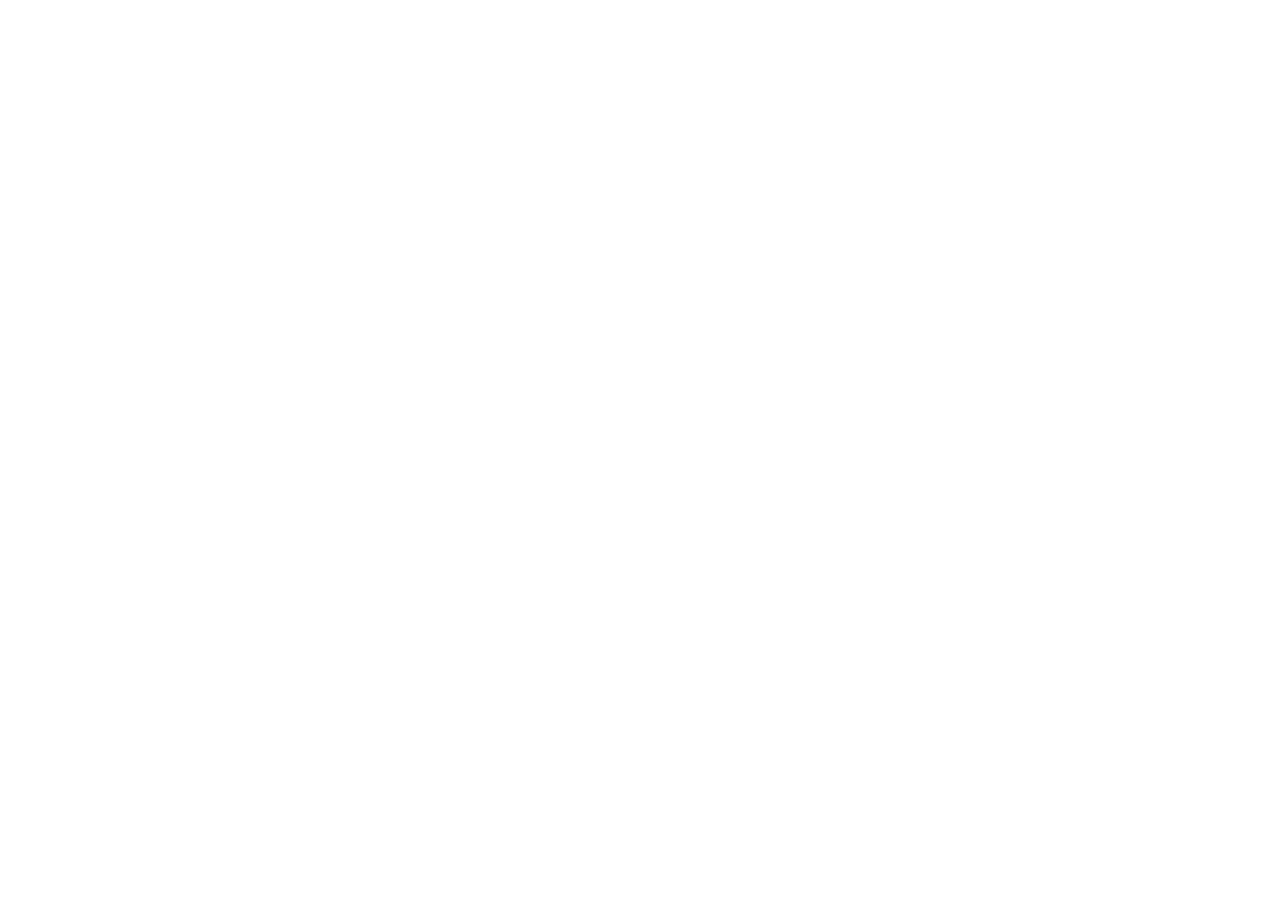
==== 11.3 TinDog Project/index.html @ bd1fa41d "first commit" ====
<!DOCTYPE html>
<html lang="en">

<head>
  <meta charset="UTF-8">
  <meta name="viewport" content="width=device-width, initial-scale=1.0">
  <title>TinDog</title>
</head>

<body>

  <!-- Title -->
  <section id="title">

  </section>
  <!-- Features -->
  <section id="features">

  </section>
  <!-- Testimonial -->
  <section id="testimonial">

  </section>
  <!-- Pricing -->
  <section id="pricing">

  </section>
  <!-- Footer -->
  <section id="footer">

  </section>
</body>

</html>
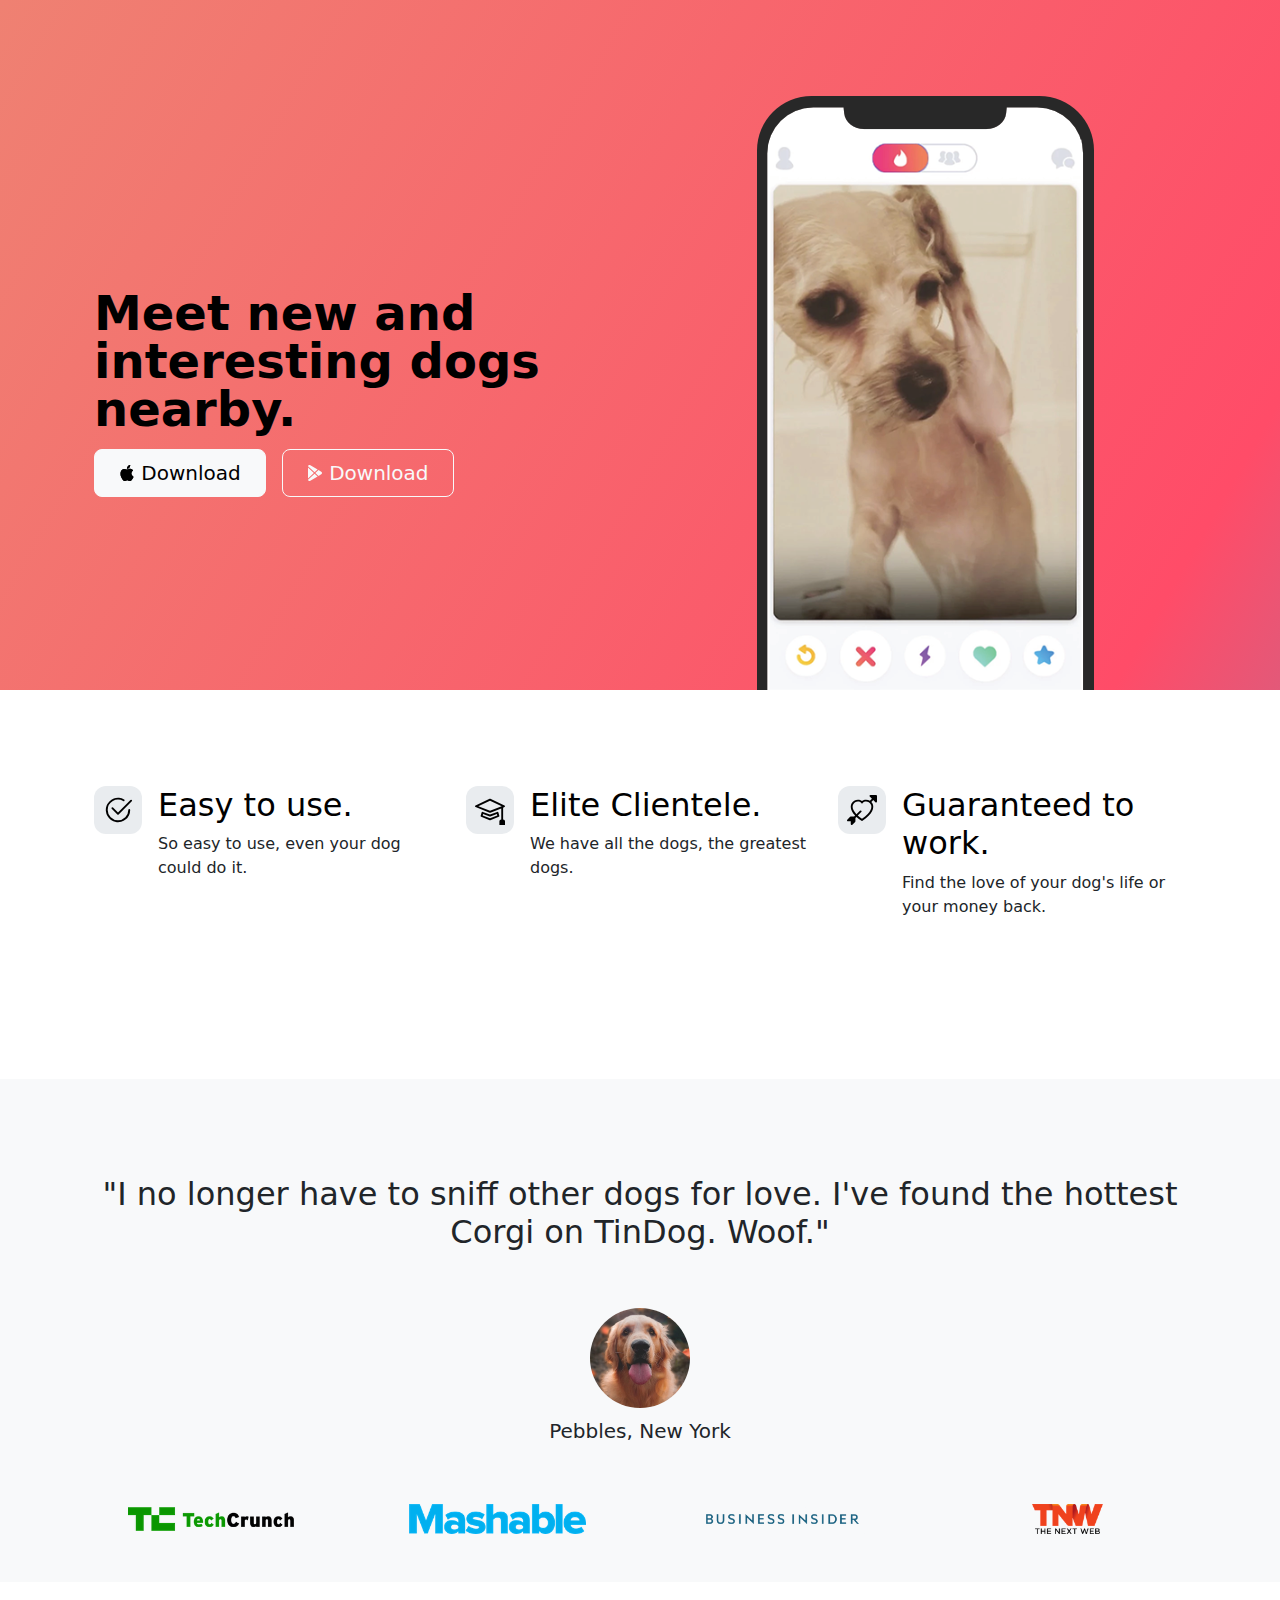
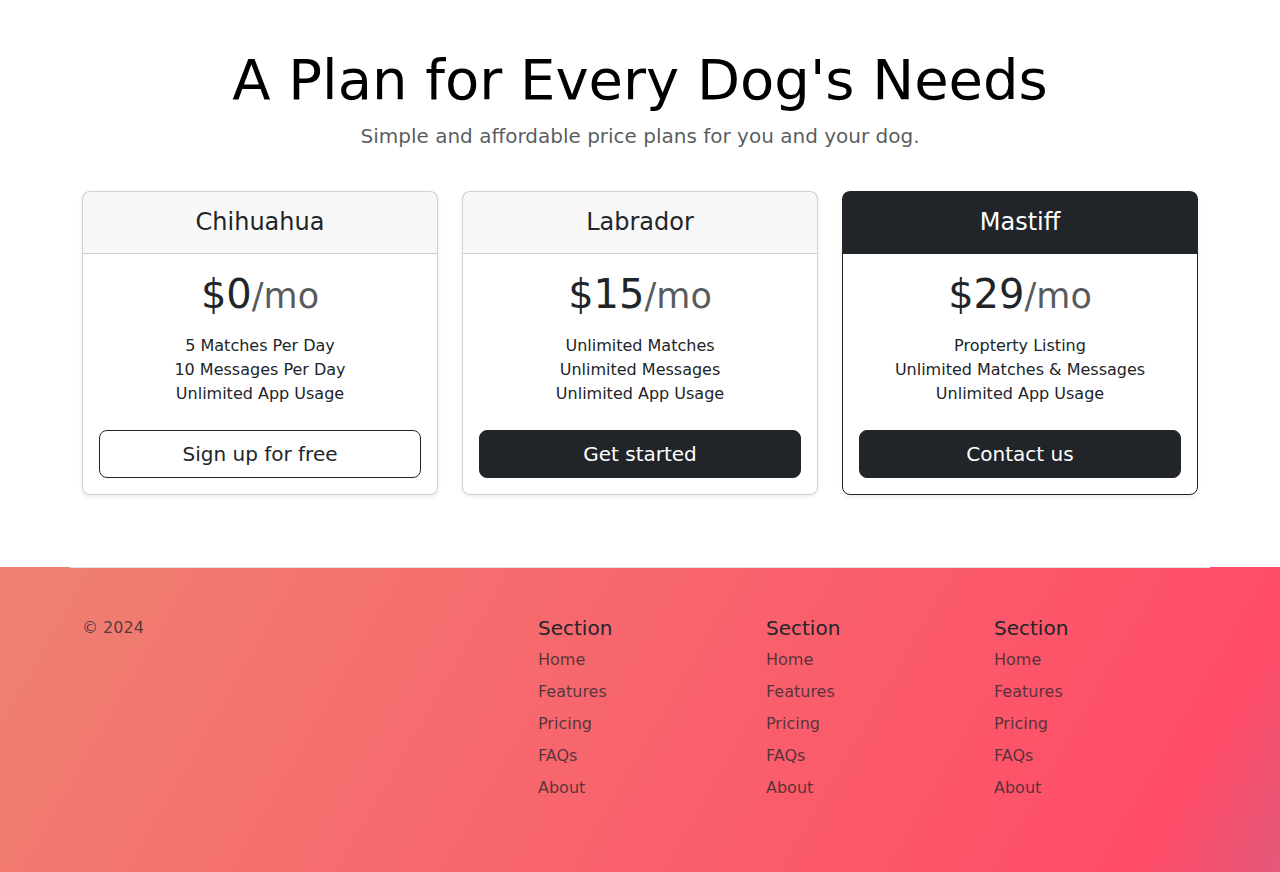
==== commit 2eb9c94d: "first commit" ====
--- a/11.3 TinDog Project/index.html
+++ b/11.3 TinDog Project/index.html
@@ -1,34 +1,304 @@
 <!DOCTYPE html>
 <html lang="en">
-
-<head>
-  <meta charset="UTF-8">
-  <meta name="viewport" content="width=device-width, initial-scale=1.0">
-  <title>TinDog</title>
-</head>
-
-<body>
-
-  <!-- Title -->
-  <section id="title">
-
-  </section>
-  <!-- Features -->
-  <section id="features">
-
-  </section>
-  <!-- Testimonial -->
-  <section id="testimonial">
-
-  </section>
-  <!-- Pricing -->
-  <section id="pricing">
-
-  </section>
-  <!-- Footer -->
-  <section id="footer">
-
-  </section>
-</body>
-
-</html>+  <head>
+    <meta charset="UTF-8" />
+    <meta name="viewport" content="width=device-width, initial-scale=1.0" />
+    <title>TinDog</title>
+
+    <link rel="stylesheet" href="./css/style.css" />
+    <link
+      href="https://cdn.jsdelivr.net/npm/bootstrap@5.3.3/dist/css/bootstrap.min.css"
+      rel="stylesheet"
+      integrity="sha384-QWTKZyjpPEjISv5WaRU9OFeRpok6YctnYmDr5pNlyT2bRjXh0JMhjY6hW+ALEwIH"
+      crossorigin="anonymous"
+    />
+    <script
+      src="https://cdn.jsdelivr.net/npm/bootstrap@5.3.3/dist/js/bootstrap.bundle.min.js"
+      integrity="sha384-YvpcrYf0tY3lHB60NNkmXc5s9fDVZLESaAA55NDzOxhy9GkcIdslK1eN7N6jIeHz"
+      crossorigin="anonymous"
+    ></script>
+  </head>
+
+  <body>
+    <!-- Title -->
+    <section id="title" class="gradient-background">
+      <div class="container col-xxl-8 px-4 pt-5">
+        <div class="row flex-lg-row-reverse align-items-center g-5 pt-5">
+          <div class="col-10 col-sm-8 col-lg-6">
+            <img
+              src="./images/iphone.png"
+              class="d-block mx-lg-auto img-fluid"
+              alt="Bootstrap Themes"
+              loading="lazy"
+            />
+          </div>
+          <div class="col-lg-6">
+            <h1 class="display-5 fw-bold text-body-emphasis lh-1 mb-3">
+              Meet new and interesting dogs nearby.
+            </h1>
+            <div class="d-grid gap-2 d-md-flex justify-content-md-start">
+              <button type="button" class="btn btn-light btn-lg px-4 me-md-2">
+                <span
+                  ><svg
+                    xmlns="http://www.w3.org/2000/svg"
+                    width="16"
+                    height="16"
+                    fill="currentColor"
+                    class="bi bi-apple mb-1"
+                    viewBox="0 0 16 16"
+                  >
+                    <path
+                      d="M11.182.008C11.148-.03 9.923.023 8.857 1.18c-1.066 1.156-.902 2.482-.878 2.516.024.034 1.52.087 2.475-1.258.955-1.345.762-2.391.728-2.43Zm3.314 11.733c-.048-.096-2.325-1.234-2.113-3.422.212-2.189 1.675-2.789 1.698-2.854.023-.065-.597-.79-1.254-1.157a3.692 3.692 0 0 0-1.563-.434c-.108-.003-.483-.095-1.254.116-.508.139-1.653.589-1.968.607-.316.018-1.256-.522-2.267-.665-.647-.125-1.333.131-1.824.328-.49.196-1.422.754-2.074 2.237-.652 1.482-.311 3.83-.067 4.56.244.729.625 1.924 1.273 2.796.576.984 1.34 1.667 1.659 1.899.319.232 1.219.386 1.843.067.502-.308 1.408-.485 1.766-.472.357.013 1.061.154 1.782.539.571.197 1.111.115 1.652-.105.541-.221 1.324-1.059 2.238-2.758.347-.79.505-1.217.473-1.282Z"
+                    />
+                    <path
+                      d="M11.182.008C11.148-.03 9.923.023 8.857 1.18c-1.066 1.156-.902 2.482-.878 2.516.024.034 1.52.087 2.475-1.258.955-1.345.762-2.391.728-2.43Zm3.314 11.733c-.048-.096-2.325-1.234-2.113-3.422.212-2.189 1.675-2.789 1.698-2.854.023-.065-.597-.79-1.254-1.157a3.692 3.692 0 0 0-1.563-.434c-.108-.003-.483-.095-1.254.116-.508.139-1.653.589-1.968.607-.316.018-1.256-.522-2.267-.665-.647-.125-1.333.131-1.824.328-.49.196-1.422.754-2.074 2.237-.652 1.482-.311 3.83-.067 4.56.244.729.625 1.924 1.273 2.796.576.984 1.34 1.667 1.659 1.899.319.232 1.219.386 1.843.067.502-.308 1.408-.485 1.766-.472.357.013 1.061.154 1.782.539.571.197 1.111.115 1.652-.105.541-.221 1.324-1.059 2.238-2.758.347-.79.505-1.217.473-1.282Z"
+                    /></svg
+                ></span>
+                Download
+              </button>
+              <button type="button" class="btn btn-outline-light btn-lg px-4">
+                <span
+                  ><svg
+                    xmlns="http://www.w3.org/2000/svg"
+                    width="16"
+                    height="16"
+                    fill="currentColor"
+                    class="bi bi-google-play mb-1"
+                    viewBox="0 0 16 16"
+                  >
+                    <path
+                      d="M14.222 9.374c1.037-.61 1.037-2.137 0-2.748L11.528 5.04 8.32 8l3.207 2.96 2.694-1.586Zm-3.595 2.116L7.583 8.68 1.03 14.73c.201 1.029 1.36 1.61 2.303 1.055l7.294-4.295ZM1 13.396V2.603L6.846 8 1 13.396ZM1.03 1.27l6.553 6.05 3.044-2.81L3.333.215C2.39-.341 1.231.24 1.03 1.27Z"
+                    /></svg
+                ></span>
+                Download
+              </button>
+            </div>
+          </div>
+        </div>
+      </div>
+    </section>
+
+    <!-- Features -->
+    <section id="features">
+      <div class="container px-4 py-5" id="hanging-icons">
+        <div class="row g-4 py-5 row-cols-1 row-cols-lg-3">
+          <div class="col d-flex align-items-start">
+            <div
+              class="icon-square text-body-emphasis bg-body-secondary d-inline-flex align-items-center justify-content-center fs-4 flex-shrink-0 me-3"
+            >
+              <svg
+                xmlns="http://www.w3.org/2000/svg"
+                height="30"
+                fill="currentColor"
+                class="bi bi-check2-circle"
+                viewBox="0 0 16 16"
+              >
+                <path
+                  d="M2.5 8a5.5 5.5 0 0 1 8.25-4.764.5.5 0 0 0 .5-.866A6.5 6.5 0 1 0 14.5 8a.5.5 0 0 0-1 0 5.5 5.5 0 1 1-11 0z"
+                />
+                <path
+                  d="M15.354 3.354a.5.5 0 0 0-.708-.708L8 9.293 5.354 6.646a.5.5 0 1 0-.708.708l3 3a.5.5 0 0 0 .708 0l7-7z"
+                />
+              </svg>
+            </div>
+            <div>
+              <h3 class="fs-2 text-body-emphasis">Easy to use.</h3>
+              <p>So easy to use, even your dog could do it.</p>
+            </div>
+          </div>
+          <div class="col d-flex align-items-start">
+            <div
+              class="icon-square text-body-emphasis bg-body-secondary d-inline-flex align-items-center justify-content-center fs-4 flex-shrink-0 me-3"
+            >
+              <svg
+                xmlns="http://www.w3.org/2000/svg"
+                height="30"
+                fill="currentColor"
+                class="bi bi-mortarboard"
+                viewBox="0 0 16 16"
+              >
+                <path
+                  d="M8.211 2.047a.5.5 0 0 0-.422 0l-7.5 3.5a.5.5 0 0 0 .025.917l7.5 3a.5.5 0 0 0 .372 0L14 7.14V13a1 1 0 0 0-1 1v2h3v-2a1 1 0 0 0-1-1V6.739l.686-.275a.5.5 0 0 0 .025-.917l-7.5-3.5ZM8 8.46 1.758 5.965 8 3.052l6.242 2.913L8 8.46Z"
+                />
+                <path
+                  d="M4.176 9.032a.5.5 0 0 0-.656.327l-.5 1.7a.5.5 0 0 0 .294.605l4.5 1.8a.5.5 0 0 0 .372 0l4.5-1.8a.5.5 0 0 0 .294-.605l-.5-1.7a.5.5 0 0 0-.656-.327L8 10.466 4.176 9.032Zm-.068 1.873.22-.748 3.496 1.311a.5.5 0 0 0 .352 0l3.496-1.311.22.748L8 12.46l-3.892-1.556Z"
+                />
+              </svg>
+            </div>
+            <div>
+              <h3 class="fs-2 text-body-emphasis">Elite Clientele.</h3>
+              <p>We have all the dogs, the greatest dogs.</p>
+            </div>
+          </div>
+          <div class="col d-flex align-items-start">
+            <div
+              class="icon-square text-body-emphasis bg-body-secondary d-inline-flex align-items-center justify-content-center fs-4 flex-shrink-0 me-3"
+            >
+              <svg
+                xmlns="http://www.w3.org/2000/svg"
+                height="30"
+                fill="currentColor"
+                class="bi bi-arrow-through-heart"
+                viewBox="0 0 16 16"
+              >
+                <path
+                  fill-rule="evenodd"
+                  d="M2.854 15.854A.5.5 0 0 1 2 15.5V14H.5a.5.5 0 0 1-.354-.854l1.5-1.5A.5.5 0 0 1 2 11.5h1.793l.53-.53c-.771-.802-1.328-1.58-1.704-2.32-.798-1.575-.775-2.996-.213-4.092C3.426 2.565 6.18 1.809 8 3.233c1.25-.98 2.944-.928 4.212-.152L13.292 2 12.147.854A.5.5 0 0 1 12.5 0h3a.5.5 0 0 1 .5.5v3a.5.5 0 0 1-.854.354L14 2.707l-1.006 1.006c.236.248.44.531.6.845.562 1.096.585 2.517-.213 4.092-.793 1.563-2.395 3.288-5.105 5.08L8 13.912l-.276-.182a21.86 21.86 0 0 1-2.685-2.062l-.539.54V14a.5.5 0 0 1-.146.354l-1.5 1.5Zm2.893-4.894A20.419 20.419 0 0 0 8 12.71c2.456-1.666 3.827-3.207 4.489-4.512.679-1.34.607-2.42.215-3.185-.817-1.595-3.087-2.054-4.346-.761L8 4.62l-.358-.368c-1.259-1.293-3.53-.834-4.346.761-.392.766-.464 1.845.215 3.185.323.636.815 1.33 1.519 2.065l1.866-1.867a.5.5 0 1 1 .708.708L5.747 10.96Z"
+                />
+              </svg>
+            </div>
+            <div>
+              <h3 class="fs-2 text-body-emphasis">Guaranteed to work.</h3>
+              <p>Find the love of your dog's life or your money back.</p>
+            </div>
+          </div>
+        </div>
+      </div>
+    </section>
+
+    <!-- Testimonial -->
+    <section id="testimonial" class="bg-light py-5 my-5">
+      <div class="container text-center">
+        <div class="py-5">
+          <h2>
+            "I no longer have to sniff other dogs for love. I've found the
+            hottest Corgi on TinDog. Woof."
+          </h2>
+        </div>
+        <div>
+          <div style="height: 100px">
+            <img
+              src="./images/dog-img.jpg"
+              class="rounded-circle h-100"
+              alt="dog"
+            />
+            <p class="mt-2 mb-4 lead">Pebbles, New York</p>
+          </div>
+          <div class="row mt-5 pt-5" >
+            <div class="col-lg-3 col-sm-12">
+              <img cl src="./images/techcrunch.png" alt="techcrunch logo" height="30px"/>
+            </div>
+            <div class="col-lg-3 col-sm-12">
+              <img src="./images/mashable.png" alt="mashable logo" height="30px"/>
+            </div>
+            <div class="col-lg-3 col-sm-12">
+              <img src="./images/bizinsider.png" alt="bizinsider logo" height="30px"/>
+            </div>
+            <div class="col-lg-3 col-sm-12">
+              <img src="./images/tnw.png" alt="tnw logo" height="30px"/>
+            </div>
+          </div>
+        </div>
+      </div>
+    </section>
+
+    <!-- Pricing -->
+    <section class="container" id="pricing">
+
+      <div class="pricing-header p-3 mt-4 pb-md-4 mx-auto text-center">
+        <h1 class="display-4 fw-normal text-body-emphasis">A Plan for Every Dog's Needs</h1>
+        <p class="fs-5 text-body-secondary">Simple and affordable price plans for you and your dog.</p>
+      </div>
+      <div class="row row-cols-1 row-cols-md-3 mb-3 text-center">
+        <div class="col">
+          <div class="card mb-4 rounded-3 shadow-sm">
+            <div class="card-header py-3">
+              <h4 class="my-0 fw-normal">Chihuahua</h4>
+            </div>
+            <div class="card-body">
+              <h1 class="card-title pricing-card-title">$0<small class="text-body-secondary fw-light">/mo</small></h1>
+              <ul class="list-unstyled mt-3 mb-4">
+                <li>5 Matches Per Day</li>
+                <li>10 Messages Per Day</li>
+                <li>Unlimited App Usage</li>
+              </ul>
+              <button type="button" class="w-100 btn btn-lg btn-outline-dark">Sign up for free</button>
+            </div>
+          </div>
+        </div>
+        <div class="col">
+          <div class="card mb-4 rounded-3 shadow-sm">
+            <div class="card-header py-3">
+              <h4 class="my-0 fw-normal">Labrador</h4>
+            </div>
+            <div class="card-body">
+              <h1 class="card-title pricing-card-title">$15<small class="text-body-secondary fw-light">/mo</small></h1>
+              <ul class="list-unstyled mt-3 mb-4">
+                <li>Unlimited Matches</li>
+                <li>Unlimited Messages</li>
+                <li>Unlimited App Usage</li>
+              </ul>
+              <button type="button" class="w-100 btn btn-lg btn-dark">Get started</button>
+            </div>
+          </div>
+        </div>
+        <div class="col">
+          <div class="card mb-4 rounded-3 shadow-sm border-dark">
+            <div class="card-header py-3 text-bg-dark border-dark">
+              <h4 class="my-0 fw-normal">Mastiff</h4>
+            </div>
+            <div class="card-body">
+              <h1 class="card-title pricing-card-title">$29<small class="text-body-secondary fw-light">/mo</small></h1>
+              <ul class="list-unstyled mt-3 mb-4">
+                <li>Propterty Listing</li>
+                <li>Unlimited Matches & Messages</li>
+                <li>Unlimited App Usage</li>
+              </ul>
+              <button type="button" class="w-100 btn btn-lg btn-dark">Contact us</button>
+            </div>
+          </div>
+        </div>
+      </div>
+    </section>
+
+    <!-- Footer -->
+    <section id="contact" class="gradient-background">
+      <div class="container ">
+        <footer class="row row-cols-1 row-cols-sm-2 row-cols-md-5 py-5 mt-5 border-top">
+          <div class="col mb-3">
+          
+            <p class="text-body-secondary">© 2024</p>
+          </div>
+      
+          <div class="col mb-3">
+      
+          </div>
+      
+          <div class="col mb-3">
+            <h5>Section</h5>
+            <ul class="nav flex-column">
+              <li class="nav-item mb-2"><a href="#" class="nav-link p-0 text-body-secondary">Home</a></li>
+              <li class="nav-item mb-2"><a href="#" class="nav-link p-0 text-body-secondary">Features</a></li>
+              <li class="nav-item mb-2"><a href="#" class="nav-link p-0 text-body-secondary">Pricing</a></li>
+              <li class="nav-item mb-2"><a href="#" class="nav-link p-0 text-body-secondary">FAQs</a></li>
+              <li class="nav-item mb-2"><a href="#" class="nav-link p-0 text-body-secondary">About</a></li>
+            </ul>
+          </div>
+      
+          <div class="col mb-3">
+            <h5>Section</h5>
+            <ul class="nav flex-column">
+              <li class="nav-item mb-2"><a href="#" class="nav-link p-0 text-body-secondary">Home</a></li>
+              <li class="nav-item mb-2"><a href="#" class="nav-link p-0 text-body-secondary">Features</a></li>
+              <li class="nav-item mb-2"><a href="#" class="nav-link p-0 text-body-secondary">Pricing</a></li>
+              <li class="nav-item mb-2"><a href="#" class="nav-link p-0 text-body-secondary">FAQs</a></li>
+              <li class="nav-item mb-2"><a href="#" class="nav-link p-0 text-body-secondary">About</a></li>
+            </ul>
+          </div>
+      
+          <div class="col mb-3">
+            <h5>Section</h5>
+            <ul class="nav flex-column">
+              <li class="nav-item mb-2"><a href="#" class="nav-link p-0 text-body-secondary">Home</a></li>
+              <li class="nav-item mb-2"><a href="#" class="nav-link p-0 text-body-secondary">Features</a></li>
+              <li class="nav-item mb-2"><a href="#" class="nav-link p-0 text-body-secondary">Pricing</a></li>
+              <li class="nav-item mb-2"><a href="#" class="nav-link p-0 text-body-secondary">FAQs</a></li>
+              <li class="nav-item mb-2"><a href="#" class="nav-link p-0 text-body-secondary">About</a></li>
+            </ul>
+          </div>
+        </footer>
+      </div>
+    </section>
+  </body>
+
+</html>
--- a/11.3 TinDog Project/css/style.css
+++ b/11.3 TinDog Project/css/style.css
@@ -0,0 +1,28 @@
+.gradient-background {
+  background: linear-gradient(300deg, #00bfff, #ff4c68, #ef8172);
+  background-size: 180% 180%;
+  animation: gradient-animation 18s ease infinite;
+}
+
+@keyframes gradient-animation {
+  0% {
+    background-position: 0% 50%;
+  }
+  50% {
+    background-position: 100% 50%;
+  }
+  100% {
+    background-position: 0% 50%;
+  }
+}
+
+.icon-square {
+  width: 3rem;
+  height: 3rem;
+  border-radius: 0.75rem;
+}
+
+.profile-img {
+  height: 100px;
+  border-radius: 50%;
+}
